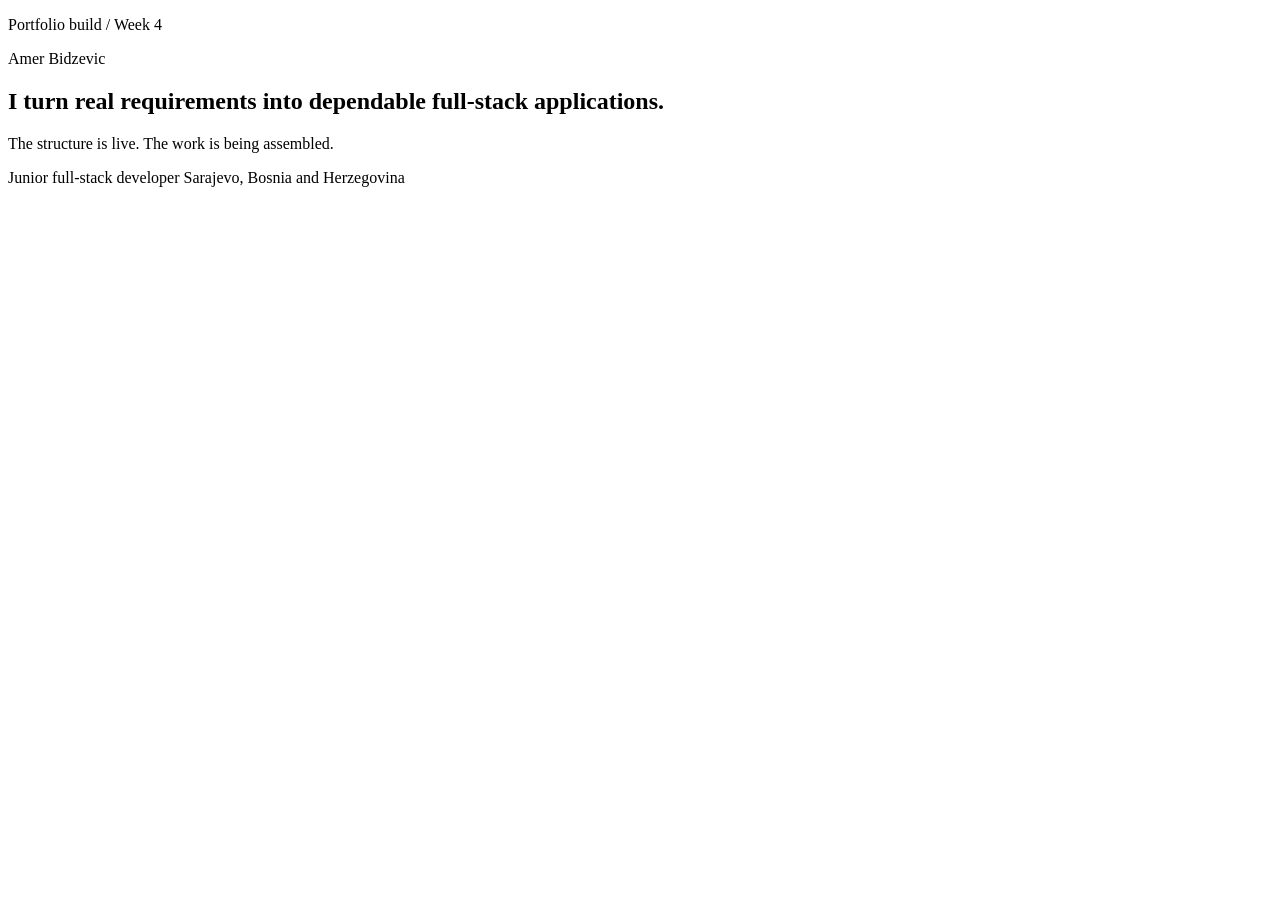
==== index.html @ 8e95770c "Add near-blank portfolio page" ====
<!doctype html>
<html lang="en">
<head>
  <meta charset="utf-8">
  <meta name="viewport" content="width=device-width, initial-scale=1">
  <title>Amer Bidzevic - Portfolio Build</title>
  <meta name="description" content="The live starting point for Amer Bidzevic's developer portfolio.">
  <meta property="og:title" content="Amer Bidzevic - Portfolio Build">
  <meta property="og:description" content="I turn real requirements into dependable full-stack applications.">
  <meta name="twitter:card" content="summary">
  <link rel="stylesheet" href="./styles.css">
</head>
<body>
  <main class="shell">
    <p class="eyebrow">Portfolio build / Week 4</p>
    <section class="intro" aria-labelledby="page-title">
      <p class="name">Amer Bidzevic</p>
      <h1 id="page-title">I turn real requirements into dependable full-stack applications.</h1>
      <p class="status">The structure is live. The work is being assembled.</p>
    </section>
    <footer>
      <span>Junior full-stack developer</span>
      <span>Sarajevo, Bosnia and Herzegovina</span>
    </footer>
  </main>
</body>
</html>
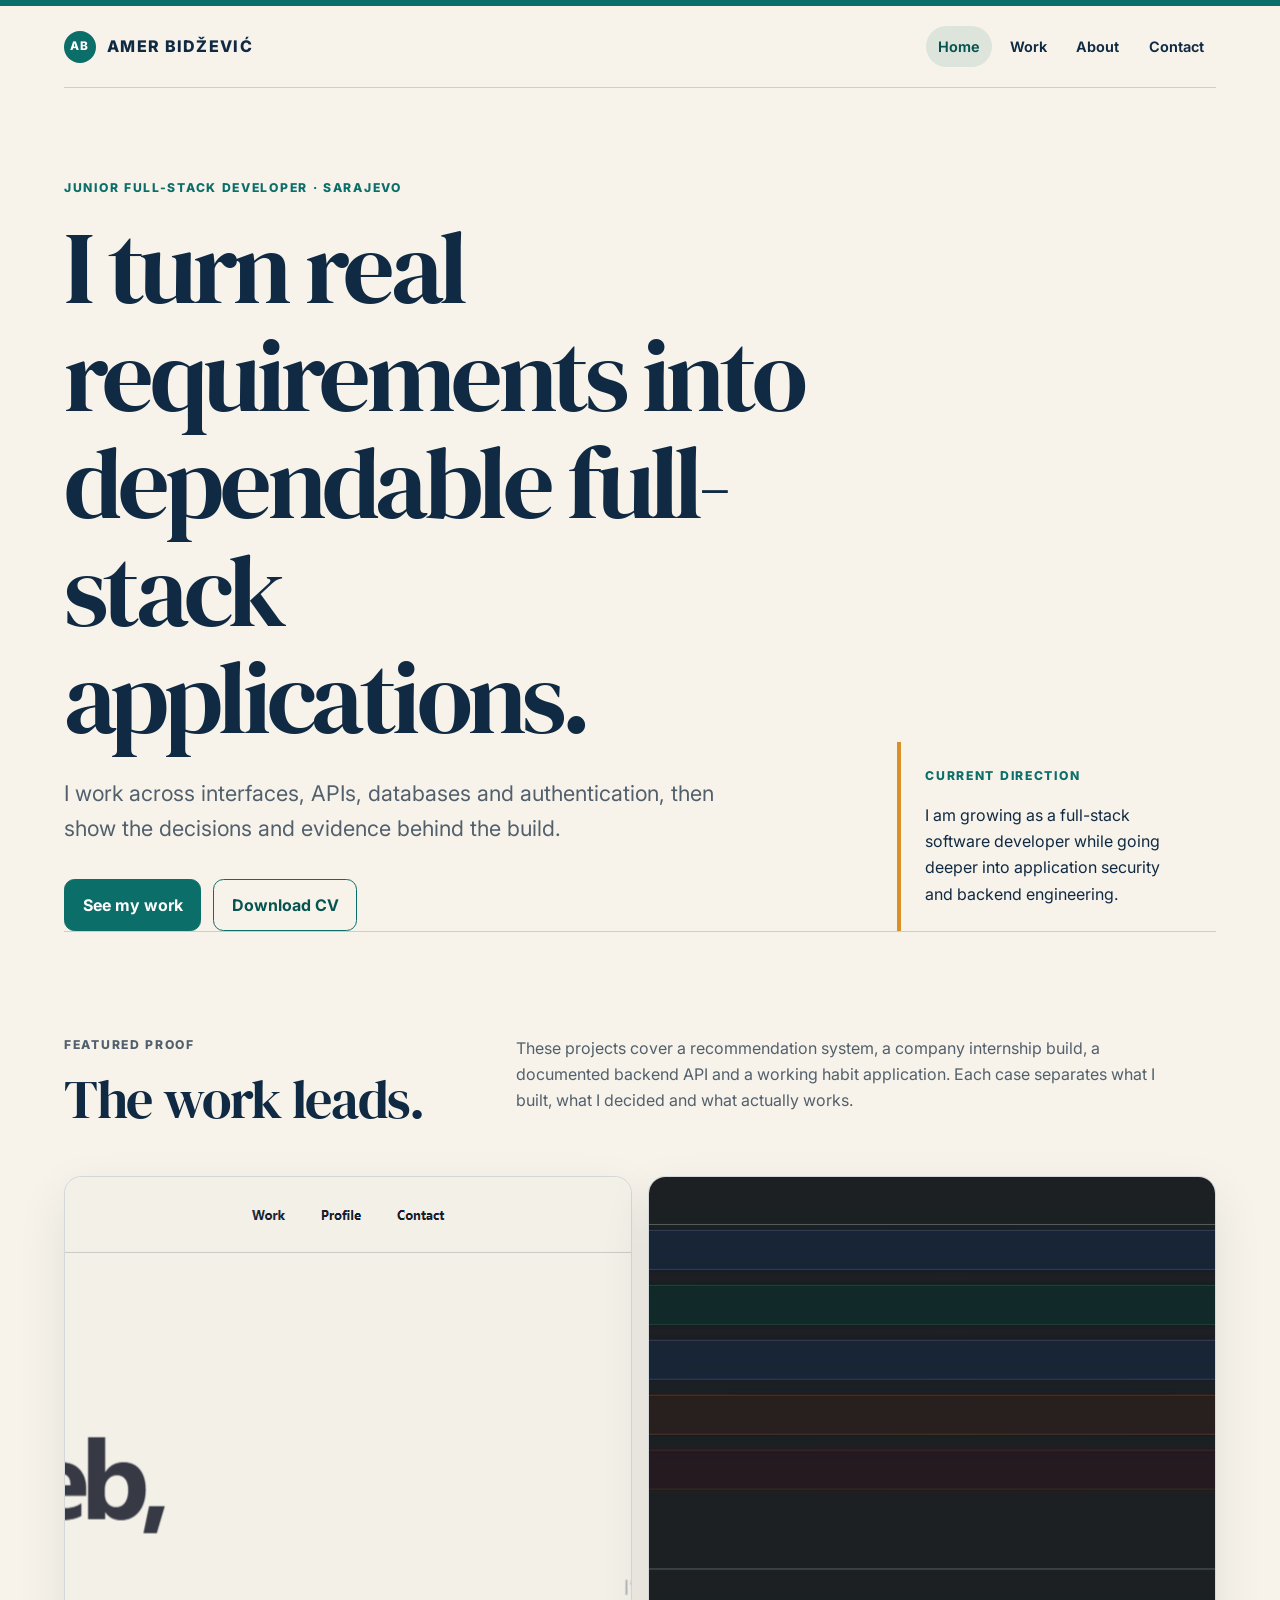
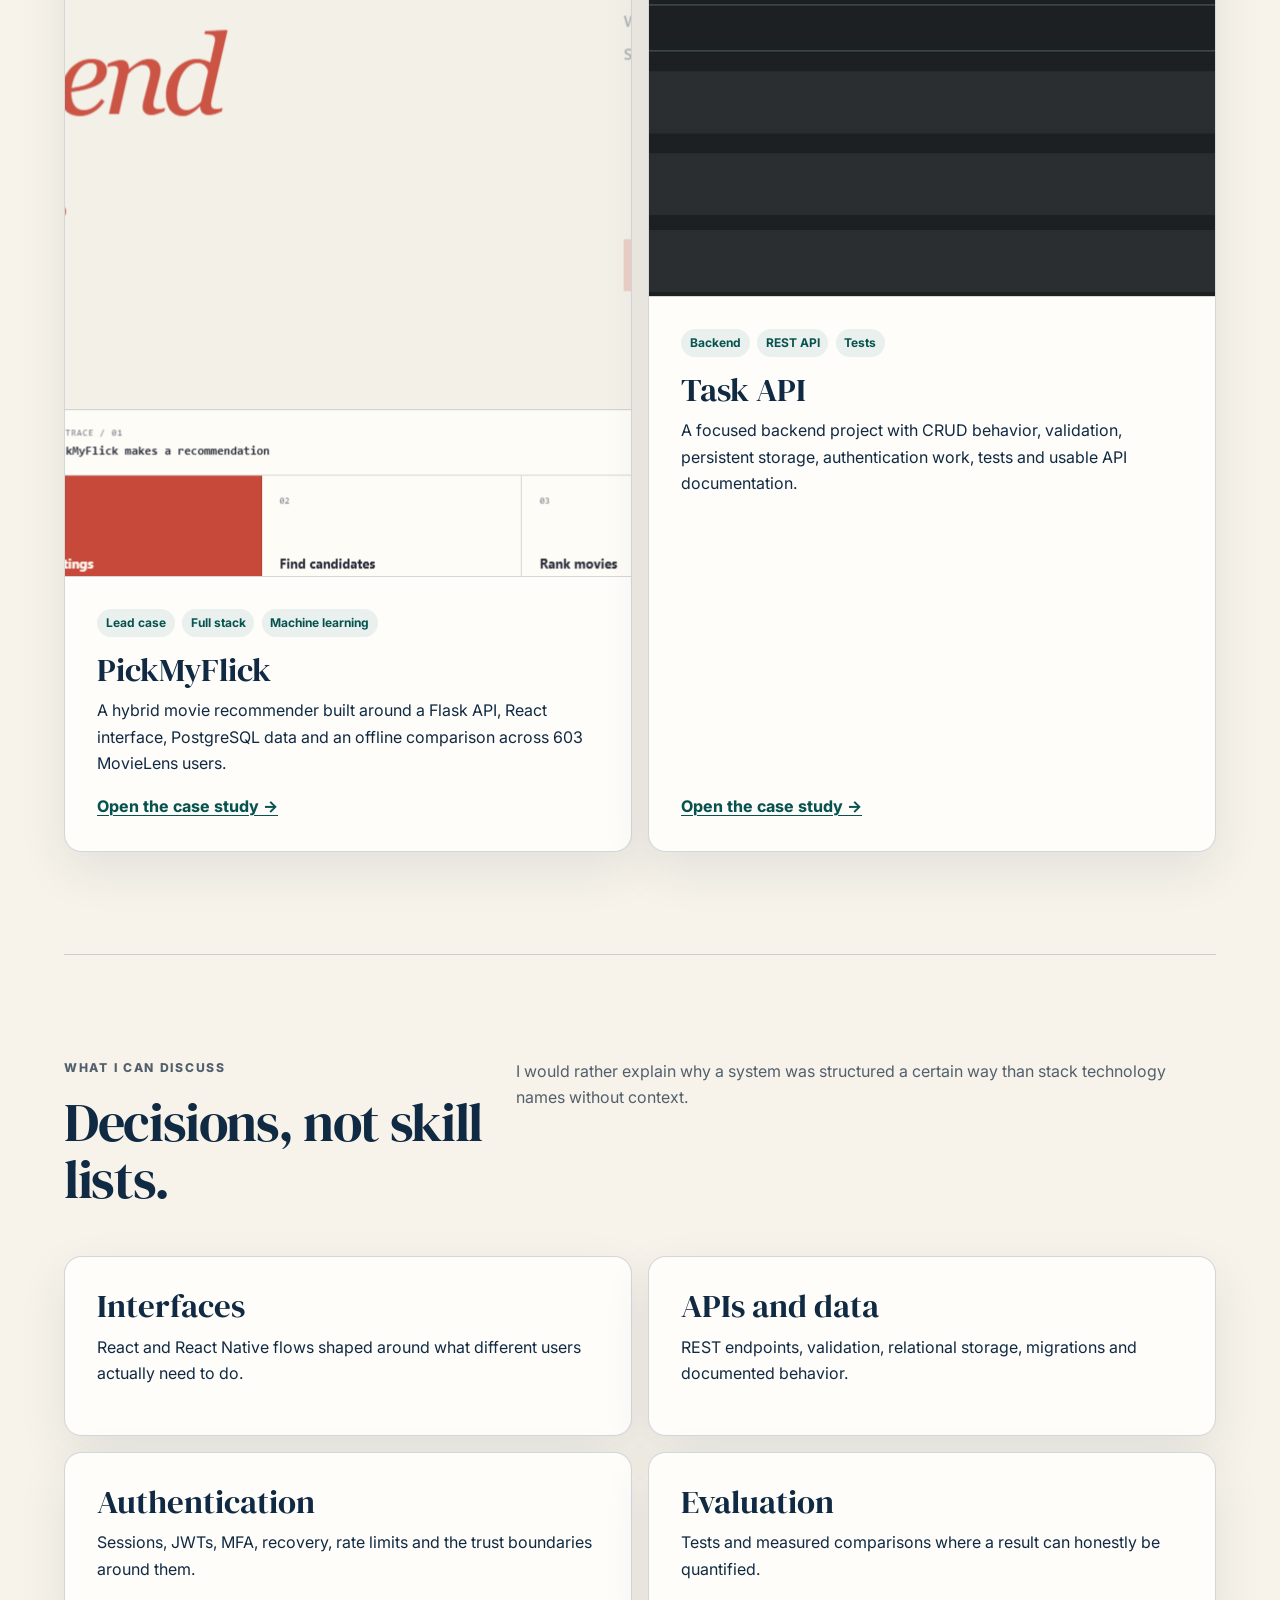
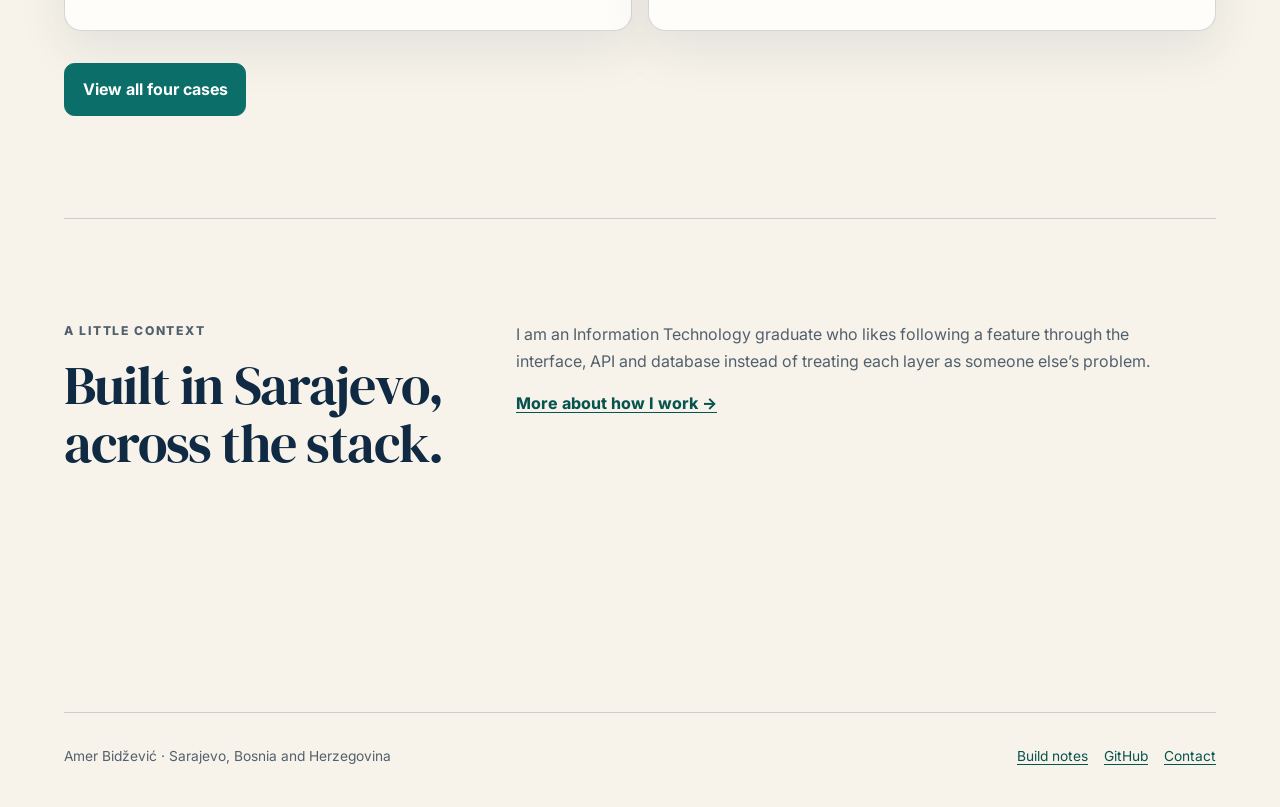
==== commit b706e1e5: "Build complete portfolio first draft" ====
--- a/index.html
+++ b/index.html
@@ -3,25 +3,111 @@
 <head>
   <meta charset="utf-8">
   <meta name="viewport" content="width=device-width, initial-scale=1">
-  <title>Amer Bidzevic - Portfolio Build</title>
-  <meta name="description" content="The live starting point for Amer Bidzevic's developer portfolio.">
-  <meta property="og:title" content="Amer Bidzevic - Portfolio Build">
-  <meta property="og:description" content="I turn real requirements into dependable full-stack applications.">
+  <title>Amer Bidžević — Junior Full-Stack Developer</title>
+  <meta name="description" content="Amer Bidžević builds full-stack applications across interfaces, APIs, databases and authentication.">
+  <meta property="og:title" content="Amer Bidžević — Junior Full-Stack Developer">
+  <meta property="og:description" content="Real projects, decisions and evidence across full-stack software development.">
   <meta name="twitter:card" content="summary">
+  <link rel="icon" href="./favicon.svg" type="image/svg+xml">
   <link rel="stylesheet" href="./styles.css">
 </head>
 <body>
-  <main class="shell">
-    <p class="eyebrow">Portfolio build / Week 4</p>
-    <section class="intro" aria-labelledby="page-title">
-      <p class="name">Amer Bidzevic</p>
-      <h1 id="page-title">I turn real requirements into dependable full-stack applications.</h1>
-      <p class="status">The structure is live. The work is being assembled.</p>
+  <a class="skip-link" href="#main">Skip to content</a>
+  <header class="site-header">
+    <a class="brand" href="./index.html"><span class="brand-mark">AB</span>Amer Bidžević</a>
+    <nav class="site-nav" aria-label="Main navigation">
+      <ul>
+        <li><a href="./index.html" aria-current="page">Home</a></li>
+        <li><a href="./work.html">Work</a></li>
+        <li><a href="./about.html">About</a></li>
+        <li><a href="./contact.html">Contact</a></li>
+      </ul>
+    </nav>
+  </header>
+
+  <main id="main">
+    <section class="hero" aria-labelledby="hero-title">
+      <div>
+        <p class="eyebrow">Junior full-stack developer · Sarajevo</p>
+        <h1 id="hero-title">I turn real requirements into dependable full-stack applications.</h1>
+        <p class="lede">I work across interfaces, APIs, databases and authentication, then show the decisions and evidence behind the build.</p>
+        <div class="actions">
+          <a class="button" href="./work.html">See my work</a>
+          <a class="button secondary" href="./assets/Amer_Bidzevic_CV.pdf">Download CV</a>
+        </div>
+      </div>
+      <aside class="hero-aside" aria-label="Current direction">
+        <p class="eyebrow">Current direction</p>
+        <p>I am growing as a full-stack software developer while going deeper into application security and backend engineering.</p>
+      </aside>
     </section>
-    <footer>
-      <span>Junior full-stack developer</span>
-      <span>Sarajevo, Bosnia and Herzegovina</span>
-    </footer>
+
+    <section class="section" aria-labelledby="featured-title">
+      <div class="section-heading">
+        <div>
+          <p class="eyebrow">Featured proof</p>
+          <h2 id="featured-title">The work leads.</h2>
+        </div>
+        <p>These projects cover a recommendation system, a company internship build, a documented backend API and a working habit application. Each case separates what I built, what I decided and what actually works.</p>
+      </div>
+
+      <div class="project-grid">
+        <article class="project-card">
+          <img src="./assets/portfolio-homepage.png" alt="Earlier portfolio interface showing the PickMyFlick recommendation process" width="1440" height="1000">
+          <div class="project-copy">
+            <ul class="meta"><li>Lead case</li><li>Full stack</li><li>Machine learning</li></ul>
+            <h3>PickMyFlick</h3>
+            <p>A hybrid movie recommender built around a Flask API, React interface, PostgreSQL data and an offline comparison across 603 MovieLens users.</p>
+            <p><a class="text-link" href="./cases/pickmyflick.html">Open the case study →</a></p>
+          </div>
+        </article>
+
+        <article class="project-card">
+          <img src="./assets/task-api-swagger.png" alt="Swagger documentation showing task API endpoints" width="1280" height="720">
+          <div class="project-copy">
+            <ul class="meta"><li>Backend</li><li>REST API</li><li>Tests</li></ul>
+            <h3>Task API</h3>
+            <p>A focused backend project with CRUD behavior, validation, persistent storage, authentication work, tests and usable API documentation.</p>
+            <p><a class="text-link" href="./cases/task-api.html">Open the case study →</a></p>
+          </div>
+        </article>
+      </div>
+    </section>
+
+    <section class="section" aria-labelledby="proof-title">
+      <div class="section-heading">
+        <div>
+          <p class="eyebrow">What I can discuss</p>
+          <h2 id="proof-title">Decisions, not skill lists.</h2>
+        </div>
+        <p>I would rather explain why a system was structured a certain way than stack technology names without context.</p>
+      </div>
+      <div class="fact-grid">
+        <article class="fact-card"><h3>Interfaces</h3><p>React and React Native flows shaped around what different users actually need to do.</p></article>
+        <article class="fact-card"><h3>APIs and data</h3><p>REST endpoints, validation, relational storage, migrations and documented behavior.</p></article>
+        <article class="fact-card"><h3>Authentication</h3><p>Sessions, JWTs, MFA, recovery, rate limits and the trust boundaries around them.</p></article>
+        <article class="fact-card"><h3>Evaluation</h3><p>Tests and measured comparisons where a result can honestly be quantified.</p></article>
+      </div>
+      <div class="actions"><a class="button" href="./work.html">View all four cases</a></div>
+    </section>
+
+    <section class="section" aria-labelledby="about-teaser-title">
+      <div class="section-heading">
+        <div>
+          <p class="eyebrow">A little context</p>
+          <h2 id="about-teaser-title">Built in Sarajevo, across the stack.</h2>
+        </div>
+        <div>
+          <p>I am an Information Technology graduate who likes following a feature through the interface, API and database instead of treating each layer as someone else’s problem.</p>
+          <p><a class="text-link" href="./about.html">More about how I work →</a></p>
+        </div>
+      </div>
+    </section>
   </main>
+
+  <footer class="site-footer">
+    <p>Amer Bidžević · Sarajevo, Bosnia and Herzegovina</p>
+    <nav aria-label="Footer navigation"><a href="./build-notes.html">Build notes</a><a href="https://github.com/AmerBidzevic">GitHub</a><a href="./contact.html">Contact</a></nav>
+  </footer>
 </body>
 </html>
--- a/styles.css
+++ b/styles.css
@@ -0,0 +1,608 @@
+@import url("https://fonts.googleapis.com/css2?family=DM+Serif+Display&family=Inter:wght@400;500;600;700&display=swap");
+
+:root {
+  --ink: #102a43;
+  --paper: #f7f3ea;
+  --surface: #fffdfa;
+  --teal: #0b6e69;
+  --teal-dark: #07534f;
+  --orange: #d99028;
+  --muted: #52606d;
+  --line: rgb(16 42 67 / 18%);
+  --shadow: 0 18px 50px rgb(16 42 67 / 9%);
+  --radius: 1.1rem;
+  --content: 72rem;
+}
+
+* {
+  box-sizing: border-box;
+}
+
+html {
+  scroll-behavior: smooth;
+}
+
+body {
+  min-height: 100vh;
+  margin: 0;
+  border-top: 6px solid var(--teal);
+  background: var(--paper);
+  color: var(--ink);
+  font-family: Inter, Arial, Helvetica, sans-serif;
+  line-height: 1.65;
+}
+
+img {
+  display: block;
+  max-width: 100%;
+}
+
+a {
+  color: var(--teal-dark);
+  text-decoration-thickness: 0.08em;
+  text-underline-offset: 0.2em;
+}
+
+a:hover {
+  color: var(--orange);
+}
+
+a:focus-visible,
+button:focus-visible {
+  outline: 3px solid var(--orange);
+  outline-offset: 4px;
+}
+
+.skip-link {
+  position: absolute;
+  top: -5rem;
+  left: 1rem;
+  z-index: 10;
+  padding: 0.75rem 1rem;
+  background: var(--ink);
+  color: white;
+}
+
+.skip-link:focus {
+  top: 1rem;
+}
+
+.site-header,
+.site-footer,
+main {
+  width: min(calc(100% - 2rem), var(--content));
+  margin-inline: auto;
+}
+
+.site-header {
+  display: flex;
+  align-items: center;
+  justify-content: space-between;
+  gap: 2rem;
+  padding: 1.25rem 0;
+  border-bottom: 1px solid var(--line);
+}
+
+.brand {
+  display: inline-flex;
+  align-items: center;
+  gap: 0.7rem;
+  color: var(--ink);
+  font-weight: 800;
+  letter-spacing: 0.08em;
+  text-decoration: none;
+  text-transform: uppercase;
+}
+
+.brand-mark {
+  display: grid;
+  width: 2rem;
+  aspect-ratio: 1;
+  place-items: center;
+  border-radius: 50%;
+  background: var(--teal);
+  color: white;
+  font-size: 0.74rem;
+}
+
+.site-nav ul {
+  display: flex;
+  flex-wrap: wrap;
+  align-items: center;
+  justify-content: flex-end;
+  gap: 0.35rem;
+  margin: 0;
+  padding: 0;
+  list-style: none;
+}
+
+.site-nav a {
+  display: block;
+  padding: 0.55rem 0.75rem;
+  border-radius: 999px;
+  color: var(--ink);
+  font-size: 0.9rem;
+  font-weight: 650;
+  text-decoration: none;
+}
+
+.site-nav a:hover,
+.site-nav a[aria-current="page"] {
+  background: rgb(11 110 105 / 11%);
+  color: var(--teal-dark);
+}
+
+main {
+  padding-block: clamp(3rem, 7vw, 6rem);
+}
+
+.eyebrow {
+  margin: 0 0 1rem;
+  color: var(--teal);
+  font-size: 0.76rem;
+  font-weight: 800;
+  letter-spacing: 0.14em;
+  text-transform: uppercase;
+}
+
+h1,
+h2,
+h3 {
+  margin-top: 0;
+  font-family: "DM Serif Display", Georgia, serif;
+  font-weight: 400;
+  line-height: 1.05;
+}
+
+h1 {
+  max-width: 16ch;
+  margin-bottom: 1.5rem;
+  font-size: clamp(3rem, 8vw, 6.7rem);
+  letter-spacing: -0.045em;
+}
+
+h2 {
+  margin-bottom: 1rem;
+  font-size: clamp(2rem, 4.5vw, 3.4rem);
+  letter-spacing: -0.025em;
+}
+
+h3 {
+  margin-bottom: 0.65rem;
+  font-size: clamp(1.5rem, 3vw, 2.05rem);
+}
+
+p {
+  margin-top: 0;
+}
+
+.lede {
+  max-width: 44rem;
+  color: var(--muted);
+  font-size: clamp(1.08rem, 2vw, 1.35rem);
+}
+
+.hero {
+  display: grid;
+  grid-template-columns: minmax(0, 1.4fr) minmax(18rem, 0.6fr);
+  gap: clamp(2rem, 7vw, 6rem);
+  align-items: end;
+  min-height: 65vh;
+}
+
+.hero-aside {
+  padding: 1.5rem;
+  border-left: 4px solid var(--orange);
+}
+
+.hero-aside p:last-child {
+  margin-bottom: 0;
+}
+
+.actions {
+  display: flex;
+  flex-wrap: wrap;
+  gap: 0.75rem;
+  margin-top: 2rem;
+}
+
+.button {
+  display: inline-flex;
+  align-items: center;
+  justify-content: center;
+  min-height: 3rem;
+  padding: 0.75rem 1.1rem;
+  border: 1px solid var(--teal);
+  border-radius: 0.65rem;
+  background: var(--teal);
+  color: white;
+  font-weight: 700;
+  text-decoration: none;
+}
+
+.button:hover {
+  background: var(--teal-dark);
+  color: white;
+}
+
+.button.secondary {
+  background: transparent;
+  color: var(--teal-dark);
+}
+
+.button.secondary:hover {
+  background: rgb(11 110 105 / 10%);
+}
+
+.section {
+  padding-block: clamp(3.5rem, 8vw, 7rem);
+  border-top: 1px solid var(--line);
+}
+
+.section-heading {
+  display: grid;
+  grid-template-columns: 0.75fr 1.25fr;
+  gap: 2rem;
+  margin-bottom: 2rem;
+}
+
+.section-heading p {
+  max-width: 42rem;
+  color: var(--muted);
+}
+
+.project-grid,
+.fact-grid,
+.contact-grid {
+  display: grid;
+  grid-template-columns: repeat(2, minmax(0, 1fr));
+  gap: 1rem;
+}
+
+.project-card,
+.fact-card,
+.note-card {
+  overflow: hidden;
+  border: 1px solid var(--line);
+  border-radius: var(--radius);
+  background: var(--surface);
+  box-shadow: var(--shadow);
+}
+
+.project-card {
+  display: flex;
+  flex-direction: column;
+}
+
+.project-card img {
+  width: 100%;
+  aspect-ratio: 16 / 9;
+  border-bottom: 1px solid var(--line);
+  object-fit: cover;
+  object-position: top;
+}
+
+.project-copy,
+.fact-card,
+.note-card {
+  padding: clamp(1.25rem, 3vw, 2rem);
+}
+
+.project-copy {
+  display: flex;
+  flex: 1;
+  flex-direction: column;
+}
+
+.project-copy > :last-child {
+  margin-top: auto;
+  margin-bottom: 0;
+}
+
+.meta,
+.tag-list {
+  display: flex;
+  flex-wrap: wrap;
+  gap: 0.45rem;
+  margin: 0 0 1rem;
+  padding: 0;
+  list-style: none;
+}
+
+.meta li,
+.tag-list li {
+  padding: 0.25rem 0.55rem;
+  border-radius: 999px;
+  background: rgb(11 110 105 / 9%);
+  color: var(--teal-dark);
+  font-size: 0.75rem;
+  font-weight: 700;
+}
+
+.text-link {
+  font-weight: 750;
+}
+
+.page-intro {
+  max-width: 52rem;
+  margin-bottom: clamp(3rem, 7vw, 6rem);
+}
+
+.page-intro h1 {
+  max-width: 13ch;
+}
+
+.case-list {
+  display: grid;
+  gap: 1.25rem;
+}
+
+.case-row {
+  display: grid;
+  grid-template-columns: 4rem minmax(0, 0.8fr) minmax(0, 1.2fr);
+  gap: 1.5rem;
+  align-items: start;
+  padding: 2rem 0;
+  border-top: 1px solid var(--line);
+}
+
+.case-number {
+  color: var(--orange);
+  font-family: "DM Serif Display", Georgia, serif;
+  font-size: 2rem;
+}
+
+.case-row h2 {
+  margin-bottom: 0.5rem;
+  font-size: clamp(1.8rem, 4vw, 2.8rem);
+}
+
+.case-row p {
+  color: var(--muted);
+}
+
+.case-hero {
+  max-width: 58rem;
+  margin-bottom: 4rem;
+}
+
+.breadcrumb {
+  margin-bottom: 1.5rem;
+  color: var(--muted);
+  font-size: 0.88rem;
+}
+
+.case-meta {
+  padding: 1rem 0;
+  border-block: 1px solid var(--line);
+  color: var(--muted);
+}
+
+.case-layout {
+  display: grid;
+  grid-template-columns: minmax(0, 0.68fr) minmax(0, 1.32fr);
+  gap: clamp(2rem, 8vw, 7rem);
+}
+
+.case-index {
+  position: sticky;
+  top: 1rem;
+  align-self: start;
+  padding: 1.25rem;
+  border: 1px solid var(--line);
+  border-radius: 0.8rem;
+  background: rgb(255 253 250 / 70%);
+}
+
+.case-index p {
+  margin-bottom: 0.3rem;
+  color: var(--muted);
+  font-size: 0.86rem;
+}
+
+.case-index strong {
+  display: block;
+  margin-bottom: 1rem;
+}
+
+.case-content section {
+  margin-bottom: 3rem;
+}
+
+.case-content h2 {
+  font-size: clamp(1.8rem, 4vw, 2.7rem);
+}
+
+.evidence {
+  padding: 1.5rem;
+  border-left: 4px solid var(--orange);
+  background: rgb(217 144 40 / 9%);
+}
+
+.evidence strong {
+  display: block;
+  margin-bottom: 0.5rem;
+}
+
+.case-image {
+  margin: 2rem 0 3rem;
+}
+
+.case-image img {
+  width: 100%;
+  border: 1px solid var(--line);
+  border-radius: var(--radius);
+  box-shadow: var(--shadow);
+}
+
+figcaption {
+  margin-top: 0.7rem;
+  color: var(--muted);
+  font-size: 0.85rem;
+}
+
+.about-layout {
+  display: grid;
+  grid-template-columns: minmax(16rem, 0.6fr) minmax(0, 1.4fr);
+  gap: clamp(2rem, 8vw, 7rem);
+  align-items: start;
+}
+
+.portrait {
+  width: 100%;
+  max-width: 28rem;
+  border-radius: var(--radius);
+  box-shadow: var(--shadow);
+}
+
+.timeline {
+  margin: 2rem 0 0;
+  padding: 0;
+  list-style: none;
+}
+
+.timeline li {
+  display: grid;
+  grid-template-columns: 8rem 1fr;
+  gap: 1rem;
+  padding: 1rem 0;
+  border-top: 1px solid var(--line);
+}
+
+.timeline time {
+  color: var(--teal-dark);
+  font-weight: 700;
+}
+
+.contact-primary {
+  padding: clamp(1.5rem, 5vw, 3.5rem);
+  border-radius: var(--radius);
+  background: var(--ink);
+  color: white;
+}
+
+.contact-primary a:not(.button) {
+  color: #bce8e4;
+}
+
+.contact-primary .button {
+  border-color: white;
+  background: white;
+  color: var(--ink);
+}
+
+.contact-primary .button:hover {
+  background: var(--paper);
+}
+
+.checklist {
+  margin: 0;
+  padding-left: 1.2rem;
+}
+
+.checklist li {
+  margin-bottom: 0.75rem;
+}
+
+.status-pill {
+  display: inline-flex;
+  margin-bottom: 1rem;
+  padding: 0.3rem 0.6rem;
+  border-radius: 999px;
+  background: rgb(217 144 40 / 15%);
+  color: #7a4a08;
+  font-size: 0.78rem;
+  font-weight: 800;
+  text-transform: uppercase;
+}
+
+.site-footer {
+  display: flex;
+  flex-wrap: wrap;
+  justify-content: space-between;
+  gap: 1rem;
+  padding: 2rem 0 2.5rem;
+  border-top: 1px solid var(--line);
+  color: var(--muted);
+  font-size: 0.86rem;
+}
+
+.site-footer p {
+  margin: 0;
+}
+
+.site-footer nav {
+  display: flex;
+  flex-wrap: wrap;
+  gap: 1rem;
+}
+
+@media (max-width: 800px) {
+  .hero,
+  .section-heading,
+  .about-layout,
+  .case-layout,
+  .contact-grid {
+    grid-template-columns: 1fr;
+  }
+
+  .hero {
+    min-height: auto;
+  }
+
+  .case-index {
+    position: static;
+  }
+
+  .case-row {
+    grid-template-columns: 3rem 1fr;
+  }
+
+  .case-row > :last-child {
+    grid-column: 2;
+  }
+}
+
+@media (max-width: 620px) {
+  .site-header {
+    align-items: flex-start;
+    flex-direction: column;
+    gap: 0.8rem;
+  }
+
+  .site-nav ul {
+    justify-content: flex-start;
+  }
+
+  .site-nav a {
+    padding-inline: 0.45rem;
+  }
+
+  h1 {
+    font-size: clamp(2.8rem, 16vw, 4.6rem);
+  }
+
+  .project-grid,
+  .fact-grid {
+    grid-template-columns: 1fr;
+  }
+
+  .case-row {
+    grid-template-columns: 1fr;
+  }
+
+  .case-row > :last-child {
+    grid-column: auto;
+  }
+
+  .timeline li {
+    grid-template-columns: 1fr;
+    gap: 0.2rem;
+  }
+}
+
+@media (prefers-reduced-motion: reduce) {
+  html {
+    scroll-behavior: auto;
+  }
+}
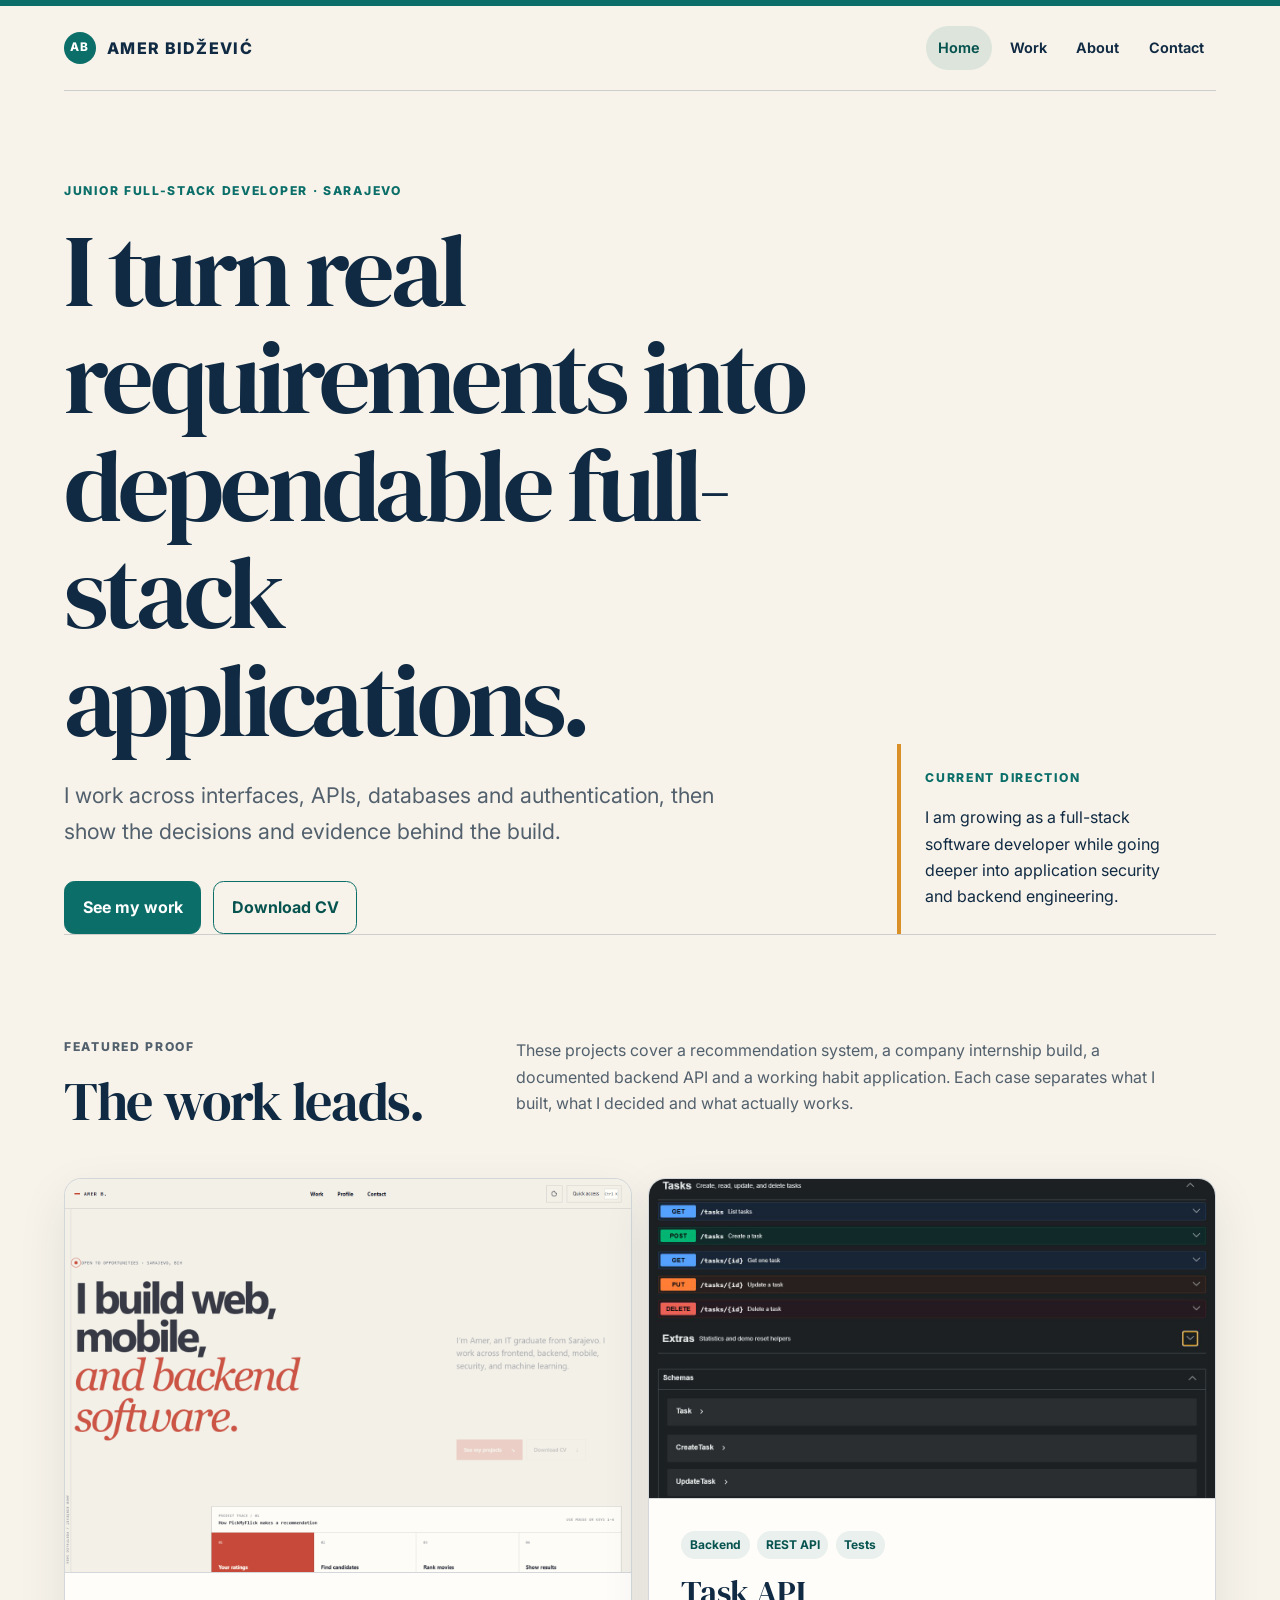
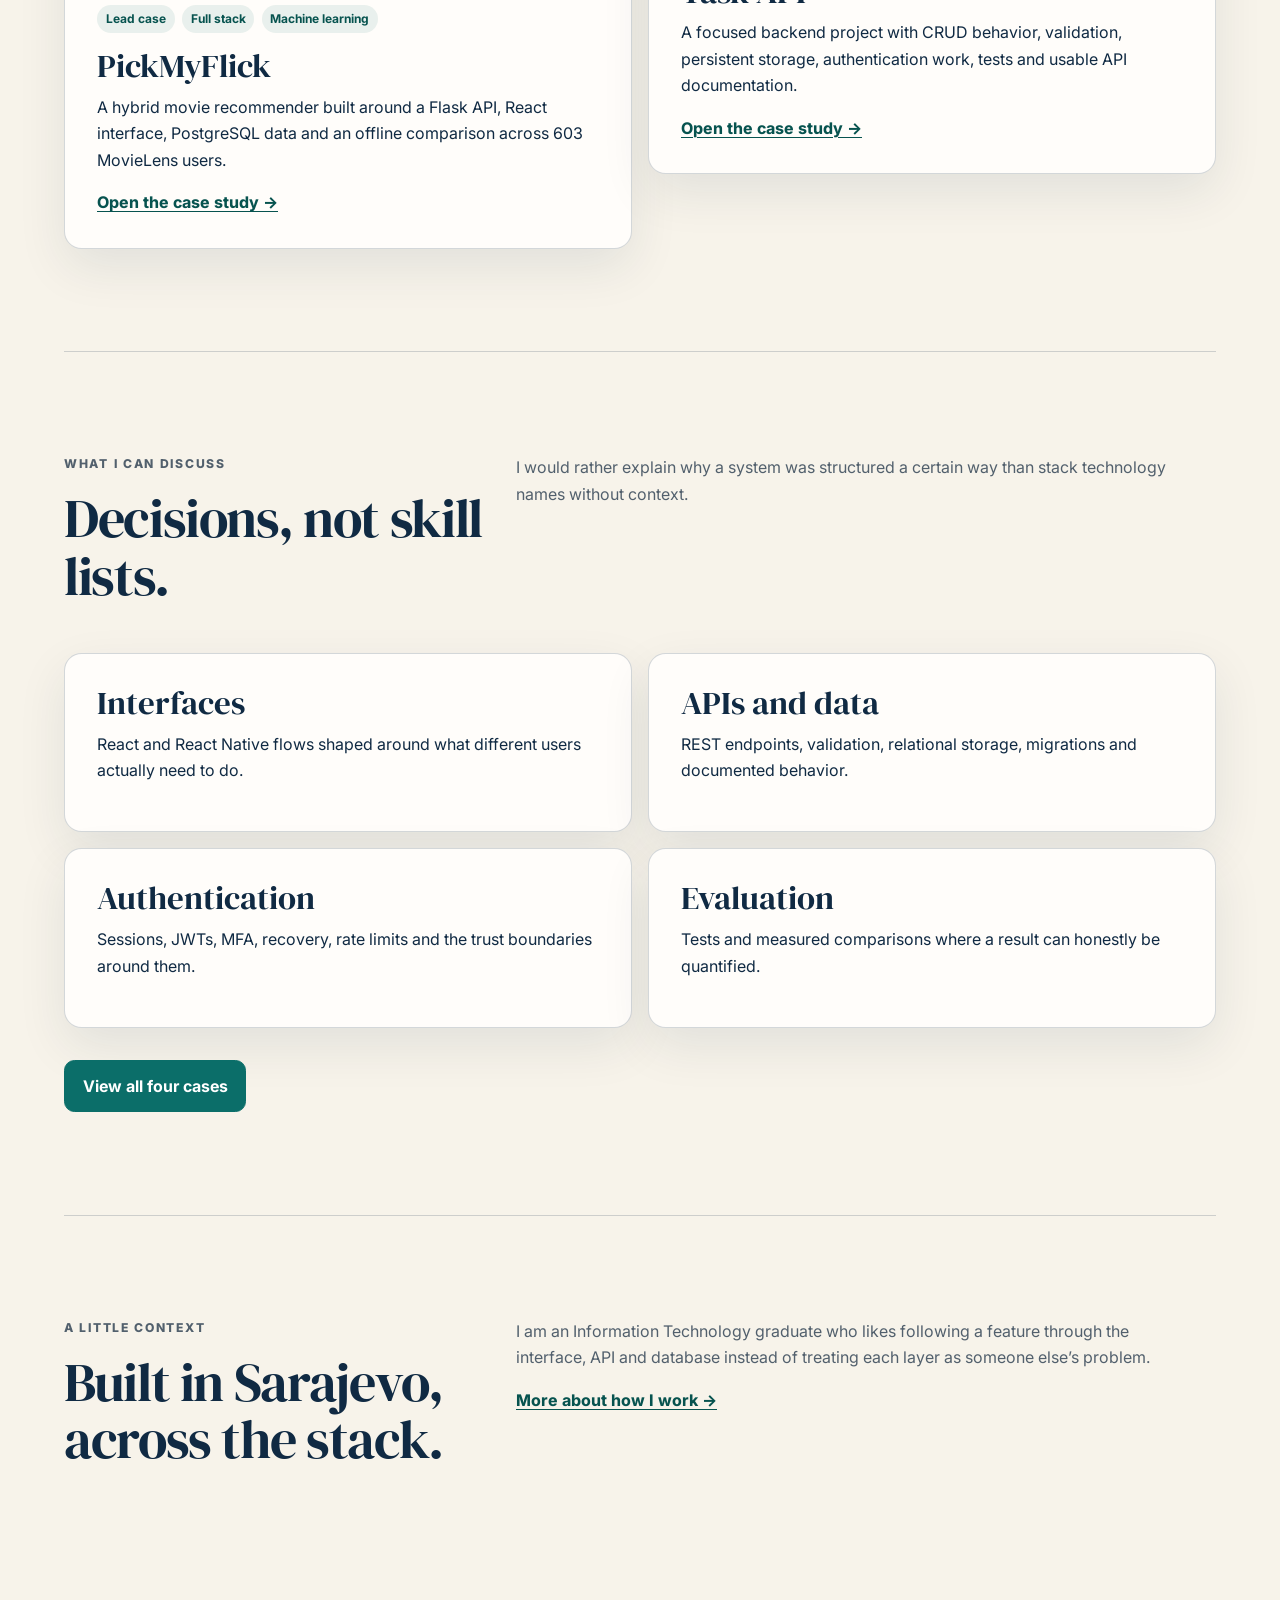
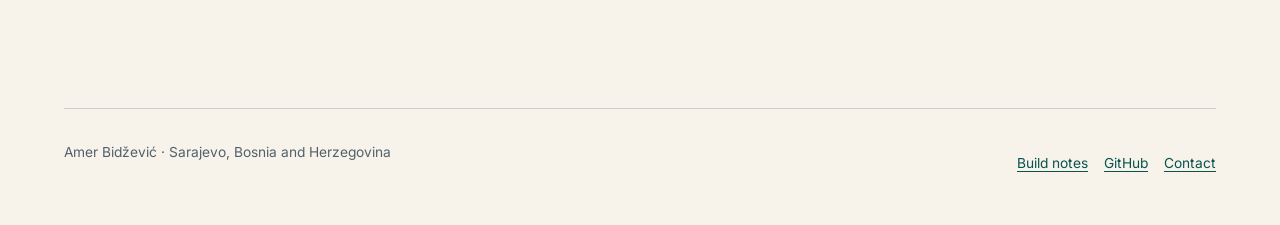
==== commit 068190e5: "Improve portfolio mobile usability" ====
--- a/index.html
+++ b/index.html
@@ -53,7 +53,7 @@
 
       <div class="project-grid">
         <article class="project-card">
-          <img src="./assets/portfolio-homepage.png" alt="Earlier portfolio interface showing the PickMyFlick recommendation process" width="1440" height="1000">
+          <img src="./assets/portfolio-homepage.png" alt="Earlier portfolio interface showing the PickMyFlick recommendation process" width="1440" height="1000" loading="lazy" decoding="async">
           <div class="project-copy">
             <ul class="meta"><li>Lead case</li><li>Full stack</li><li>Machine learning</li></ul>
             <h3>PickMyFlick</h3>
@@ -63,7 +63,7 @@
         </article>
 
         <article class="project-card">
-          <img src="./assets/task-api-swagger.png" alt="Swagger documentation showing task API endpoints" width="1280" height="720">
+          <img src="./assets/task-api-swagger.png" alt="Swagger documentation showing task API endpoints" width="1280" height="720" loading="lazy" decoding="async">
           <div class="project-copy">
             <ul class="meta"><li>Backend</li><li>REST API</li><li>Tests</li></ul>
             <h3>Task API</h3>
--- a/styles.css
+++ b/styles.css
@@ -47,6 +47,11 @@
   color: var(--orange);
 }
 
+a,
+button {
+  touch-action: manipulation;
+}
+
 a:focus-visible,
 button:focus-visible {
   outline: 3px solid var(--orange);
@@ -117,7 +122,9 @@
 }
 
 .site-nav a {
-  display: block;
+  display: inline-flex;
+  align-items: center;
+  min-height: 2.75rem;
   padding: 0.55rem 0.75rem;
   border-radius: 999px;
   color: var(--ink);
@@ -259,6 +266,10 @@
   gap: 1rem;
 }
 
+.project-grid {
+  align-items: start;
+}
+
 .project-card,
 .fact-card,
 .note-card {
@@ -276,10 +287,8 @@
 
 .project-card img {
   width: 100%;
-  aspect-ratio: 16 / 9;
+  height: auto;
   border-bottom: 1px solid var(--line);
-  object-fit: cover;
-  object-position: top;
 }
 
 .project-copy,
@@ -321,6 +330,7 @@
 
 .text-link {
   font-weight: 750;
+  overflow-wrap: anywhere;
 }
 
 .page-intro {
@@ -450,7 +460,8 @@
 
 .portrait {
   width: 100%;
-  max-width: 28rem;
+  max-width: 23rem;
+  height: auto;
   border-radius: var(--radius);
   box-shadow: var(--shadow);
 }
@@ -537,6 +548,12 @@
   gap: 1rem;
 }
 
+.site-footer nav a {
+  display: inline-flex;
+  align-items: center;
+  min-height: 2.75rem;
+}
+
 @media (max-width: 800px) {
   .hero,
   .section-heading,
@@ -582,6 +599,11 @@
     font-size: clamp(2.8rem, 16vw, 4.6rem);
   }
 
+  .case-hero h1 {
+    font-size: clamp(2.65rem, 13vw, 4rem);
+    overflow-wrap: break-word;
+  }
+
   .project-grid,
   .fact-grid {
     grid-template-columns: 1fr;
